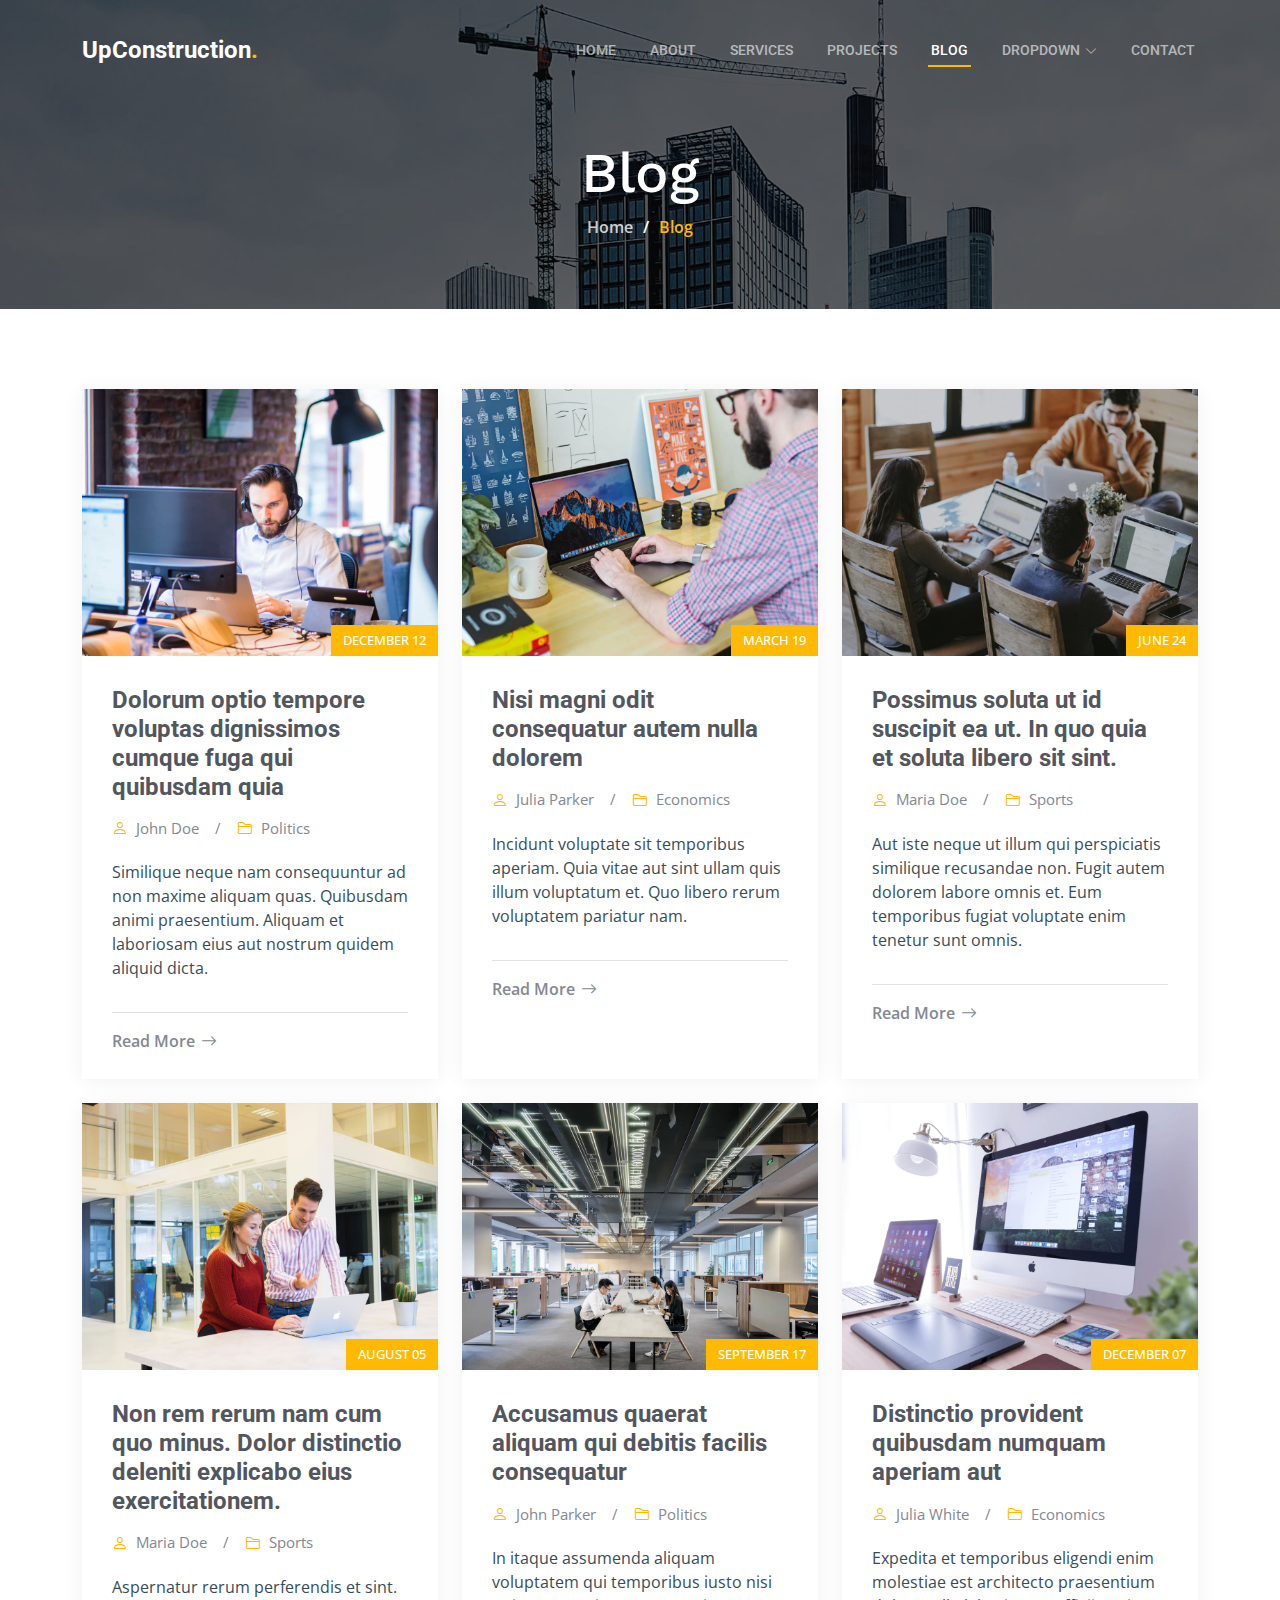
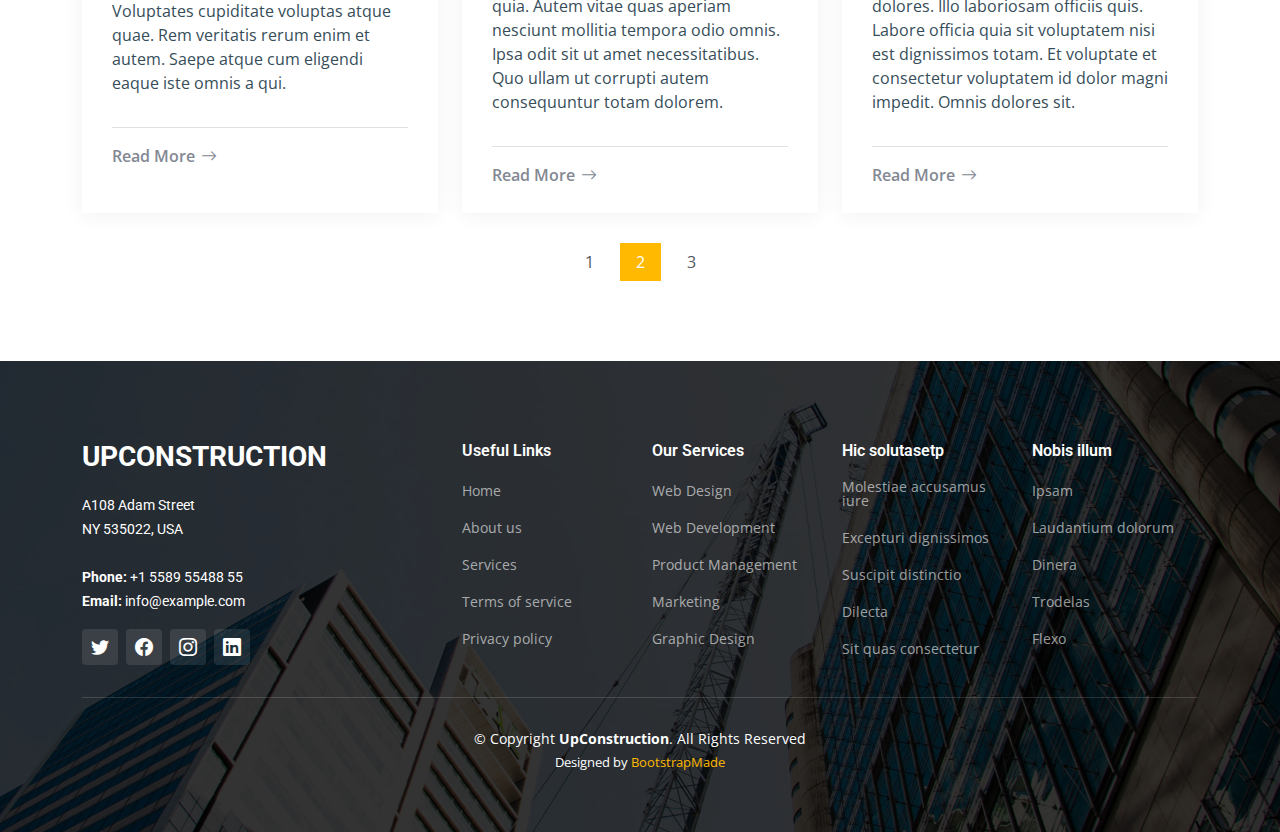
==== blog.html @ 3edff2dc "initial commit" ====
<!DOCTYPE html>
<html lang="en">

<head>
  <meta charset="utf-8">
  <meta content="width=device-width, initial-scale=1.0" name="viewport">

  <title>UpConstruction Bootstrap Template - Blog</title>
  <meta content="" name="description">
  <meta content="" name="keywords">

  <!-- Favicons -->
  <link href="assets/img/favicon.png" rel="icon">
  <link href="assets/img/apple-touch-icon.png" rel="apple-touch-icon">

  <!-- Google Fonts -->
  <link rel="preconnect" href="https://fonts.googleapis.com">
  <link rel="preconnect" href="https://fonts.gstatic.com" crossorigin>
  <link href="https://fonts.googleapis.com/css2?family=Open+Sans:ital,wght@0,300;0,400;0,500;0,600;0,700;1,300;1,400;1,600;1,700&family=Roboto:ital,wght@0,300;0,400;0,500;0,600;0,700;1,300;1,400;1,500;1,600;1,700&family=Work+Sans:ital,wght@0,300;0,400;0,500;0,600;0,700;1,300;1,400;1,500;1,600;1,700&display=swap" rel="stylesheet">

  <!-- Vendor CSS Files -->
  <link href="assets/vendor/bootstrap/css/bootstrap.min.css" rel="stylesheet">
  <link href="assets/vendor/bootstrap-icons/bootstrap-icons.css" rel="stylesheet">
  <link href="assets/vendor/fontawesome-free/css/all.min.css" rel="stylesheet">
  <link href="assets/vendor/aos/aos.css" rel="stylesheet">
  <link href="assets/vendor/glightbox/css/glightbox.min.css" rel="stylesheet">
  <link href="assets/vendor/swiper/swiper-bundle.min.css" rel="stylesheet">

  <!-- Template Main CSS File -->
  <link href="assets/css/main.css" rel="stylesheet">

  <!-- =======================================================
  * Template Name: UpConstruction
  * Updated: Jan 29 2024 with Bootstrap v5.3.2
  * Template URL: https://bootstrapmade.com/upconstruction-bootstrap-construction-website-template/
  * Author: BootstrapMade.com
  * License: https://bootstrapmade.com/license/
  ======================================================== -->
</head>

<body>

  <!-- ======= Header ======= -->
  <header id="header" class="header d-flex align-items-center">
    <div class="container-fluid container-xl d-flex align-items-center justify-content-between">

      <a href="index.html" class="logo d-flex align-items-center">
        <!-- Uncomment the line below if you also wish to use an image logo -->
        <!-- <img src="assets/img/logo.png" alt=""> -->
        <h1>UpConstruction<span>.</span></h1>
      </a>

      <i class="mobile-nav-toggle mobile-nav-show bi bi-list"></i>
      <i class="mobile-nav-toggle mobile-nav-hide d-none bi bi-x"></i>
      <nav id="navbar" class="navbar">
        <ul>
          <li><a href="index.html">Home</a></li>
          <li><a href="about.html">About</a></li>
          <li><a href="services.html">Services</a></li>
          <li><a href="projects.html">Projects</a></li>
          <li><a href="blog.html" class="active">Blog</a></li>
          <li class="dropdown"><a href="#"><span>Dropdown</span> <i class="bi bi-chevron-down dropdown-indicator"></i></a>
            <ul>
              <li><a href="#">Dropdown 1</a></li>
              <li class="dropdown"><a href="#"><span>Deep Dropdown</span> <i class="bi bi-chevron-down dropdown-indicator"></i></a>
                <ul>
                  <li><a href="#">Deep Dropdown 1</a></li>
                  <li><a href="#">Deep Dropdown 2</a></li>
                  <li><a href="#">Deep Dropdown 3</a></li>
                  <li><a href="#">Deep Dropdown 4</a></li>
                  <li><a href="#">Deep Dropdown 5</a></li>
                </ul>
              </li>
              <li><a href="#">Dropdown 2</a></li>
              <li><a href="#">Dropdown 3</a></li>
              <li><a href="#">Dropdown 4</a></li>
            </ul>
          </li>
          <li><a href="contact.html">Contact</a></li>
        </ul>
      </nav><!-- .navbar -->

    </div>
  </header><!-- End Header -->

  <main id="main">

    <!-- ======= Breadcrumbs ======= -->
    <div class="breadcrumbs d-flex align-items-center" style="background-image: url('assets/img/breadcrumbs-bg.jpg');">
      <div class="container position-relative d-flex flex-column align-items-center" data-aos="fade">

        <h2>Blog</h2>
        <ol>
          <li><a href="index.html">Home</a></li>
          <li>Blog</li>
        </ol>

      </div>
    </div><!-- End Breadcrumbs -->

    <!-- ======= Blog Section ======= -->
    <section id="blog" class="blog">
      <div class="container" data-aos="fade-up" data-aos-delay="100">

        <div class="row gy-4 posts-list">

          <div class="col-xl-4 col-md-6">
            <div class="post-item position-relative h-100">

              <div class="post-img position-relative overflow-hidden">
                <img src="assets/img/blog/blog-1.jpg" class="img-fluid" alt="">
                <span class="post-date">December 12</span>
              </div>

              <div class="post-content d-flex flex-column">

                <h3 class="post-title">Dolorum optio tempore voluptas dignissimos cumque fuga qui quibusdam quia</h3>

                <div class="meta d-flex align-items-center">
                  <div class="d-flex align-items-center">
                    <i class="bi bi-person"></i> <span class="ps-2">John Doe</span>
                  </div>
                  <span class="px-3 text-black-50">/</span>
                  <div class="d-flex align-items-center">
                    <i class="bi bi-folder2"></i> <span class="ps-2">Politics</span>
                  </div>
                </div>

                <p>
                  Similique neque nam consequuntur ad non maxime aliquam quas. Quibusdam animi praesentium. Aliquam et laboriosam eius aut nostrum quidem aliquid dicta.
                </p>

                <hr>

                <a href="blog-details.html" class="readmore stretched-link"><span>Read More</span><i class="bi bi-arrow-right"></i></a>

              </div>

            </div>
          </div><!-- End post list item -->

          <div class="col-xl-4 col-md-6">
            <div class="post-item position-relative h-100">

              <div class="post-img position-relative overflow-hidden">
                <img src="assets/img/blog/blog-2.jpg" class="img-fluid" alt="">
                <span class="post-date">March 19</span>
              </div>

              <div class="post-content d-flex flex-column">

                <h3 class="post-title">Nisi magni odit consequatur autem nulla dolorem</h3>

                <div class="meta d-flex align-items-center">
                  <div class="d-flex align-items-center">
                    <i class="bi bi-person"></i> <span class="ps-2">Julia Parker</span>
                  </div>
                  <span class="px-3 text-black-50">/</span>
                  <div class="d-flex align-items-center">
                    <i class="bi bi-folder2"></i> <span class="ps-2">Economics</span>
                  </div>
                </div>

                <p>
                  Incidunt voluptate sit temporibus aperiam. Quia vitae aut sint ullam quis illum voluptatum et. Quo libero rerum voluptatem pariatur nam.
                </p>

                <hr>

                <a href="blog-details.html" class="readmore stretched-link"><span>Read More</span><i class="bi bi-arrow-right"></i></a>

              </div>

            </div>
          </div><!-- End post list item -->

          <div class="col-xl-4 col-md-6">
            <div class="post-item position-relative h-100">

              <div class="post-img position-relative overflow-hidden">
                <img src="assets/img/blog/blog-3.jpg" class="img-fluid" alt="">
                <span class="post-date">June 24</span>
              </div>

              <div class="post-content d-flex flex-column">

                <h3 class="post-title">Possimus soluta ut id suscipit ea ut. In quo quia et soluta libero sit sint.</h3>

                <div class="meta d-flex align-items-center">
                  <div class="d-flex align-items-center">
                    <i class="bi bi-person"></i> <span class="ps-2">Maria Doe</span>
                  </div>
                  <span class="px-3 text-black-50">/</span>
                  <div class="d-flex align-items-center">
                    <i class="bi bi-folder2"></i> <span class="ps-2">Sports</span>
                  </div>
                </div>

                <p>
                  Aut iste neque ut illum qui perspiciatis similique recusandae non. Fugit autem dolorem labore omnis et. Eum temporibus fugiat voluptate enim tenetur sunt omnis.
                </p>

                <hr>

                <a href="blog-details.html" class="readmore stretched-link"><span>Read More</span><i class="bi bi-arrow-right"></i></a>

              </div>

            </div>
          </div><!-- End post list item -->

          <div class="col-xl-4 col-md-6">
            <div class="post-item position-relative h-100">

              <div class="post-img position-relative overflow-hidden">
                <img src="assets/img/blog/blog-4.jpg" class="img-fluid" alt="">
                <span class="post-date">August 05</span>
              </div>

              <div class="post-content d-flex flex-column">

                <h3 class="post-title">Non rem rerum nam cum quo minus. Dolor distinctio deleniti explicabo eius exercitationem.</h3>

                <div class="meta d-flex align-items-center">
                  <div class="d-flex align-items-center">
                    <i class="bi bi-person"></i> <span class="ps-2">Maria Doe</span>
                  </div>
                  <span class="px-3 text-black-50">/</span>
                  <div class="d-flex align-items-center">
                    <i class="bi bi-folder2"></i> <span class="ps-2">Sports</span>
                  </div>
                </div>

                <p>
                  Aspernatur rerum perferendis et sint. Voluptates cupiditate voluptas atque quae. Rem veritatis rerum enim et autem. Saepe atque cum eligendi eaque iste omnis a qui.
                </p>

                <hr>

                <a href="blog-details.html" class="readmore stretched-link"><span>Read More</span><i class="bi bi-arrow-right"></i></a>

              </div>

            </div>
          </div><!-- End post list item -->

          <div class="col-xl-4 col-md-6">
            <div class="post-item position-relative h-100">

              <div class="post-img position-relative overflow-hidden">
                <img src="assets/img/blog/blog-5.jpg" class="img-fluid" alt="">
                <span class="post-date">September 17</span>
              </div>

              <div class="post-content d-flex flex-column">

                <h3 class="post-title">Accusamus quaerat aliquam qui debitis facilis consequatur</h3>

                <div class="meta d-flex align-items-center">
                  <div class="d-flex align-items-center">
                    <i class="bi bi-person"></i> <span class="ps-2">John Parker</span>
                  </div>
                  <span class="px-3 text-black-50">/</span>
                  <div class="d-flex align-items-center">
                    <i class="bi bi-folder2"></i> <span class="ps-2">Politics</span>
                  </div>
                </div>

                <p>
                  In itaque assumenda aliquam voluptatem qui temporibus iusto nisi quia. Autem vitae quas aperiam nesciunt mollitia tempora odio omnis. Ipsa odit sit ut amet necessitatibus. Quo ullam ut corrupti autem consequuntur totam dolorem.
                </p>

                <hr>

                <a href="blog-details.html" class="readmore stretched-link"><span>Read More</span><i class="bi bi-arrow-right"></i></a>

              </div>

            </div>
          </div><!-- End post list item -->

          <div class="col-xl-4 col-md-6">
            <div class="post-item position-relative h-100">

              <div class="post-img position-relative overflow-hidden">
                <img src="assets/img/blog/blog-6.jpg" class="img-fluid" alt="">
                <span class="post-date">December 07</span>
              </div>

              <div class="post-content d-flex flex-column">

                <h3 class="post-title">Distinctio provident quibusdam numquam aperiam aut</h3>

                <div class="meta d-flex align-items-center">
                  <div class="d-flex align-items-center">
                    <i class="bi bi-person"></i> <span class="ps-2">Julia White</span>
                  </div>
                  <span class="px-3 text-black-50">/</span>
                  <div class="d-flex align-items-center">
                    <i class="bi bi-folder2"></i> <span class="ps-2">Economics</span>
                  </div>
                </div>

                <p>
                  Expedita et temporibus eligendi enim molestiae est architecto praesentium dolores. Illo laboriosam officiis quis. Labore officia quia sit voluptatem nisi est dignissimos totam. Et voluptate et consectetur voluptatem id dolor magni impedit. Omnis dolores sit.
                </p>

                <hr>

                <a href="blog-details.html" class="readmore stretched-link"><span>Read More</span><i class="bi bi-arrow-right"></i></a>

              </div>

            </div>
          </div><!-- End post list item -->

        </div><!-- End blog posts list -->

        <div class="blog-pagination">
          <ul class="justify-content-center">
            <li><a href="#">1</a></li>
            <li class="active"><a href="#">2</a></li>
            <li><a href="#">3</a></li>
          </ul>
        </div><!-- End blog pagination -->

      </div>
    </section><!-- End Blog Section -->

  </main><!-- End #main -->

  <!-- ======= Footer ======= -->
  <footer id="footer" class="footer">

    <div class="footer-content position-relative">
      <div class="container">
        <div class="row">

          <div class="col-lg-4 col-md-6">
            <div class="footer-info">
              <h3>UpConstruction</h3>
              <p>
                A108 Adam Street <br>
                NY 535022, USA<br><br>
                <strong>Phone:</strong> +1 5589 55488 55<br>
                <strong>Email:</strong> info@example.com<br>
              </p>
              <div class="social-links d-flex mt-3">
                <a href="#" class="d-flex align-items-center justify-content-center"><i class="bi bi-twitter"></i></a>
                <a href="#" class="d-flex align-items-center justify-content-center"><i class="bi bi-facebook"></i></a>
                <a href="#" class="d-flex align-items-center justify-content-center"><i class="bi bi-instagram"></i></a>
                <a href="#" class="d-flex align-items-center justify-content-center"><i class="bi bi-linkedin"></i></a>
              </div>
            </div>
          </div><!-- End footer info column-->

          <div class="col-lg-2 col-md-3 footer-links">
            <h4>Useful Links</h4>
            <ul>
              <li><a href="#">Home</a></li>
              <li><a href="#">About us</a></li>
              <li><a href="#">Services</a></li>
              <li><a href="#">Terms of service</a></li>
              <li><a href="#">Privacy policy</a></li>
            </ul>
          </div><!-- End footer links column-->

          <div class="col-lg-2 col-md-3 footer-links">
            <h4>Our Services</h4>
            <ul>
              <li><a href="#">Web Design</a></li>
              <li><a href="#">Web Development</a></li>
              <li><a href="#">Product Management</a></li>
              <li><a href="#">Marketing</a></li>
              <li><a href="#">Graphic Design</a></li>
            </ul>
          </div><!-- End footer links column-->

          <div class="col-lg-2 col-md-3 footer-links">
            <h4>Hic solutasetp</h4>
            <ul>
              <li><a href="#">Molestiae accusamus iure</a></li>
              <li><a href="#">Excepturi dignissimos</a></li>
              <li><a href="#">Suscipit distinctio</a></li>
              <li><a href="#">Dilecta</a></li>
              <li><a href="#">Sit quas consectetur</a></li>
            </ul>
          </div><!-- End footer links column-->

          <div class="col-lg-2 col-md-3 footer-links">
            <h4>Nobis illum</h4>
            <ul>
              <li><a href="#">Ipsam</a></li>
              <li><a href="#">Laudantium dolorum</a></li>
              <li><a href="#">Dinera</a></li>
              <li><a href="#">Trodelas</a></li>
              <li><a href="#">Flexo</a></li>
            </ul>
          </div><!-- End footer links column-->

        </div>
      </div>
    </div>

    <div class="footer-legal text-center position-relative">
      <div class="container">
        <div class="copyright">
          &copy; Copyright <strong><span>UpConstruction</span></strong>. All Rights Reserved
        </div>
        <div class="credits">
          <!-- All the links in the footer should remain intact. -->
          <!-- You can delete the links only if you purchased the pro version. -->
          <!-- Licensing information: https://bootstrapmade.com/license/ -->
          <!-- Purchase the pro version with working PHP/AJAX contact form: https://bootstrapmade.com/upconstruction-bootstrap-construction-website-template/ -->
          Designed by <a href="https://bootstrapmade.com/">BootstrapMade</a>
        </div>
      </div>
    </div>

  </footer>
  <!-- End Footer -->

  <a href="#" class="scroll-top d-flex align-items-center justify-content-center"><i class="bi bi-arrow-up-short"></i></a>

  <div id="preloader"></div>

  <!-- Vendor JS Files -->
  <script src="assets/vendor/bootstrap/js/bootstrap.bundle.min.js"></script>
  <script src="assets/vendor/aos/aos.js"></script>
  <script src="assets/vendor/glightbox/js/glightbox.min.js"></script>
  <script src="assets/vendor/isotope-layout/isotope.pkgd.min.js"></script>
  <script src="assets/vendor/swiper/swiper-bundle.min.js"></script>
  <script src="assets/vendor/purecounter/purecounter_vanilla.js"></script>
  <script src="assets/vendor/php-email-form/validate.js"></script>

  <!-- Template Main JS File -->
  <script src="assets/js/main.js"></script>

</body>

</html>
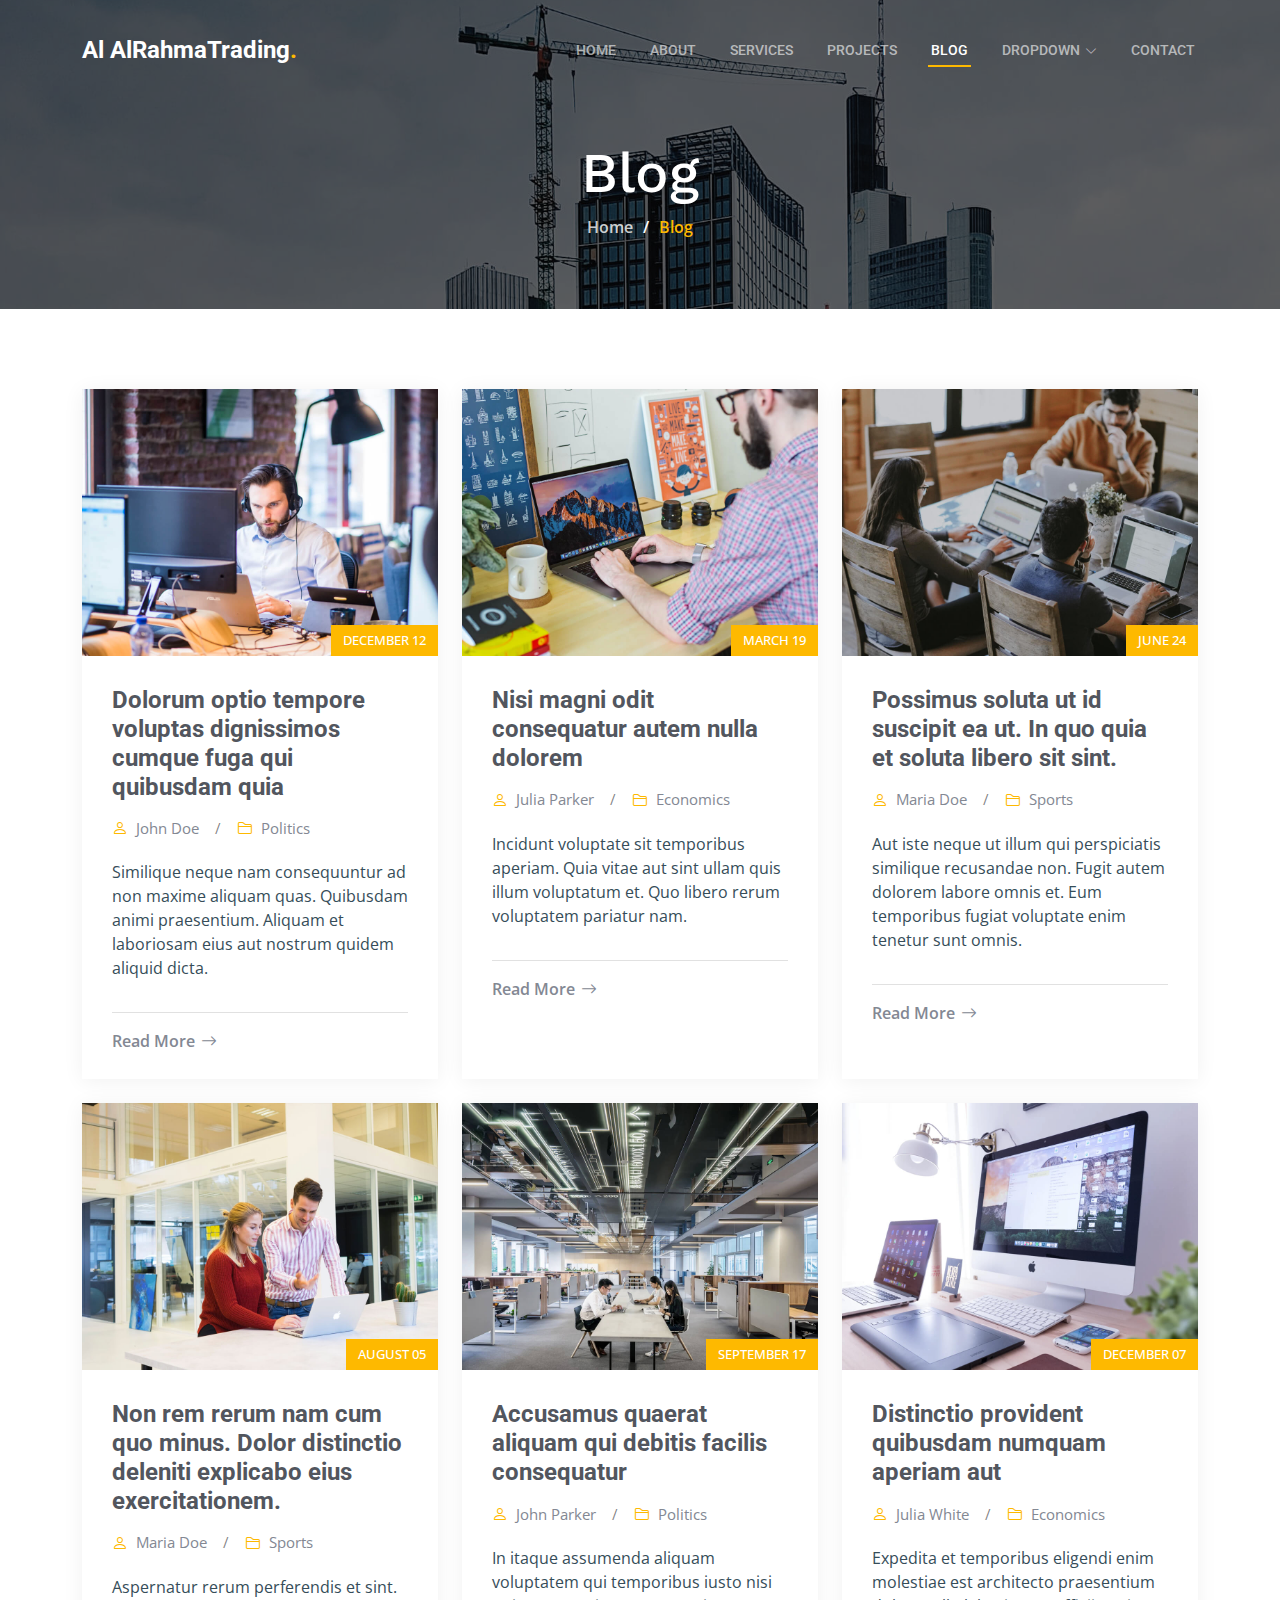
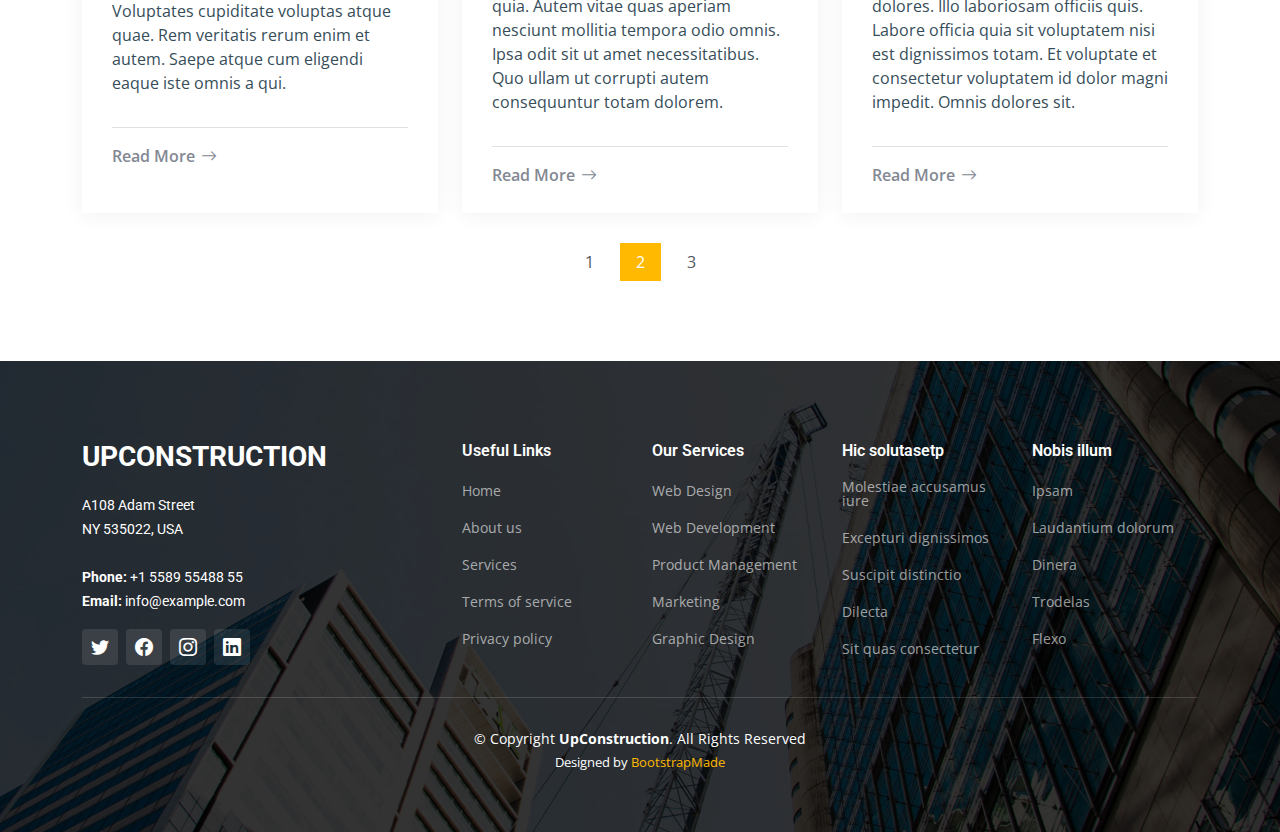
==== commit d6a3d08f: "changes in contact section" ====
--- a/blog.html
+++ b/blog.html
@@ -47,7 +47,7 @@
       <a href="index.html" class="logo d-flex align-items-center">
         <!-- Uncomment the line below if you also wish to use an image logo -->
         <!-- <img src="assets/img/logo.png" alt=""> -->
-        <h1>UpConstruction<span>.</span></h1>
+        <h1>Al AlRahmaTrading<span>.</span></h1>
       </a>
 
       <i class="mobile-nav-toggle mobile-nav-show bi bi-list"></i>
--- a/assets/css/main.css
+++ b/assets/css/main.css
@@ -255,7 +255,7 @@
 }
 
 .header .logo img {
-  max-height: 40px;
+  max-height: 50px;
   margin-right: 6px;
 }
 
